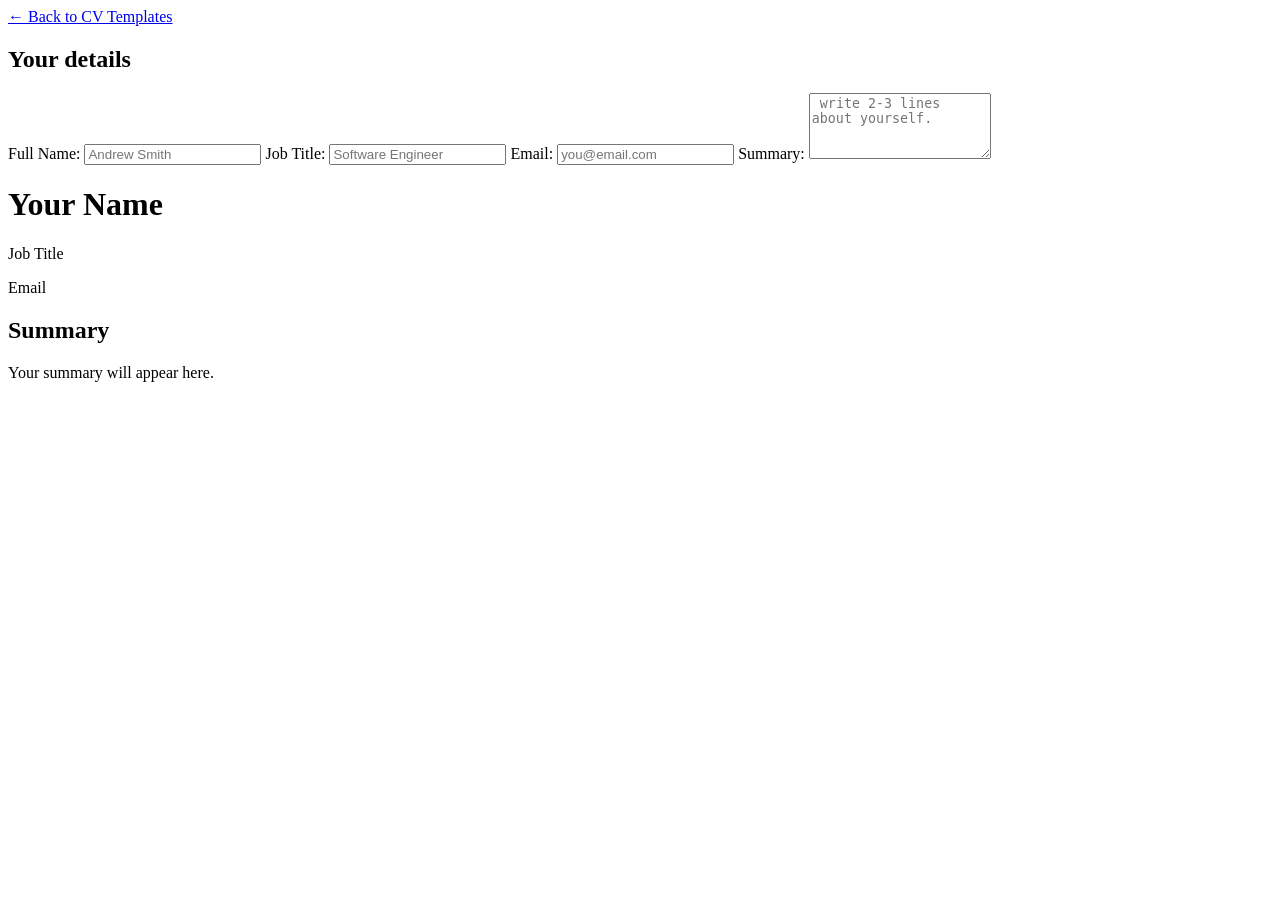
==== builder.html @ a04c0e20 "Add files via upload" ====
<!DOCTYPE html>
<html lang="en">
<head>
    <meta charset="UTF-8">
    <meta name="viewport" content="width=device-width, initial-scale=1.0">
    <title>CV Builder</title>
    <link rel="stylesheet" href="builder.css">
</head>
<body>
    <a href="index.html" class="back-button">← Back to CV Templates</a>
  
    <div class="builder">

        <div class="form-panel">
            <h2>Your details</h2>

            <label for="in-name">Full Name:</label>
            <input type="text" id="in-name" placeholder="Andrew Smith" required>
            
            <label for="in-title">Job Title:</label>
            <input type="text" id="in-title" placeholder="Software Engineer" required>

            <label for="in-contact-info">Email:</label>
            <input type="text" id="in-contact-info" placeholder="you@email.com" required>

            <label for="in-summary">Summary:</label>
            <textarea id="in-summary" rows="4" placeholder=" write 2-3 lines about yourself." required></textarea>
        </div>

        <main class="preview-panel" id="preview">
            <header class="pv-header">
                <h1 id="out-name">Your Name</h1>
                <p id="out-title" class="job">Job Title</p>
                <p id="out-contact-info" class="Email">Email</p>
            </header>

            <h2>Summary</h2>
            <p id="out-summary">Your summary will appear here.</p>
        </main>
    </div>
    <script src="builder.js"></script>
</body>
</html>
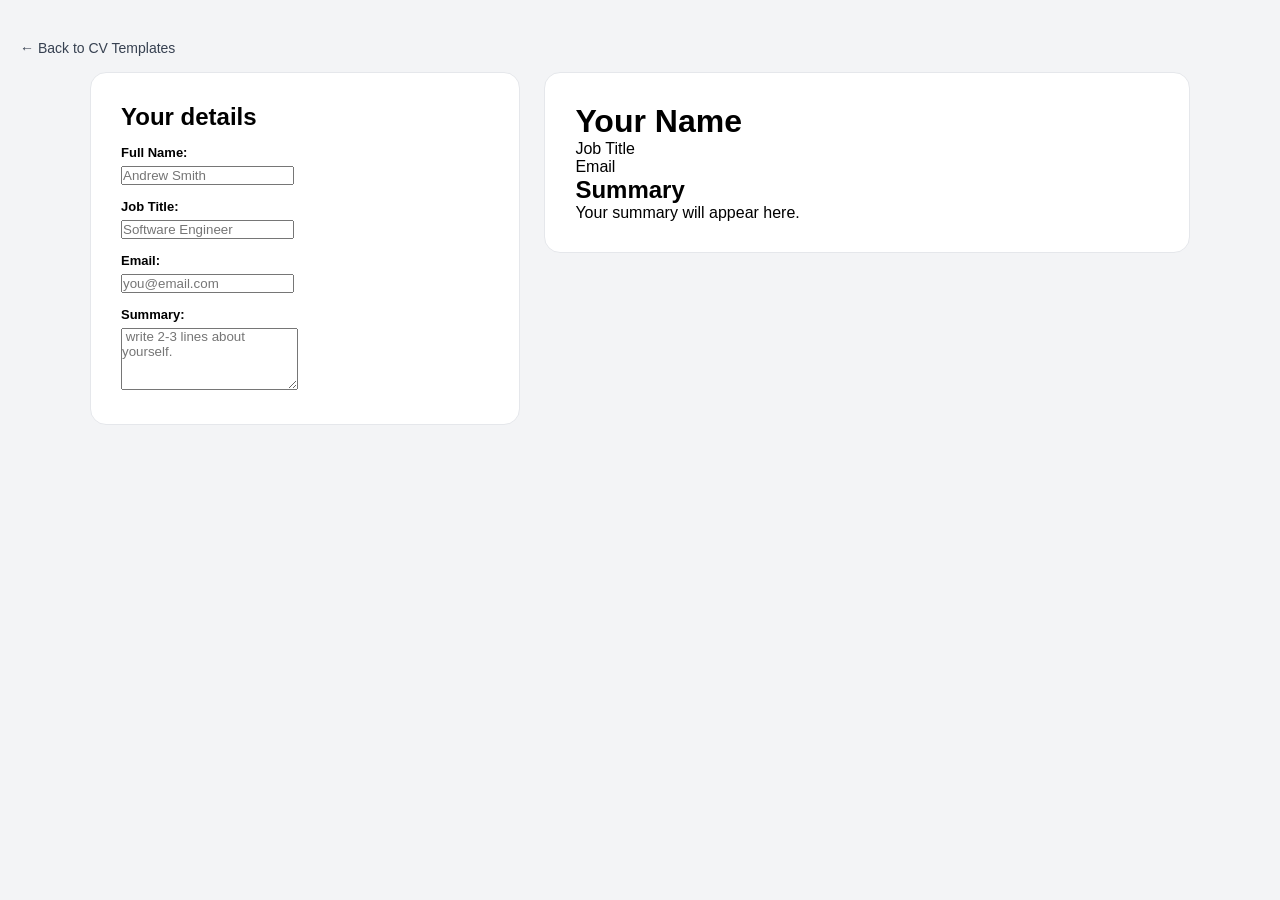
==== commit 8f9e3521: "Fix back button class name in builder.html" ====
--- a/builder.html
+++ b/builder.html
@@ -7,7 +7,7 @@
     <link rel="stylesheet" href="builder.css">
 </head>
 <body>
-    <a href="index.html" class="back-button">← Back to CV Templates</a>
+    <a href="index.html" class="back-link">← Back to CV Templates</a>
   
     <div class="builder">
 
@@ -40,4 +40,4 @@
     </div>
     <script src="builder.js"></script>
 </body>
-</html>+</html>
--- a/builder.css
+++ b/builder.css
@@ -0,0 +1,47 @@
+* { margin: 0;
+    padding: 0;
+    box-sizing: border-box; 
+    font-family: 'Segoe UI', Arial, sans-serif; 
+}
+
+body {
+    background: #f3f4f6;
+    padding: 40px 20px;
+}
+
+.back-link {
+    display: block;
+    max-width: 1100px;
+    margin: 0 auto 16px;
+    color: #374151;
+    text-decoration: none;
+    font-size: 14px;
+    transform: translate(-70px , 0px);
+}
+
+.builder {
+    display: grid;
+    grid-template-columns: 1fr 1.5fr;
+    gap: 24px;
+    max-width: 1100px;
+    margin: 0 auto;
+    align-items: start;
+}
+
+.form-panel, .preview-panel {
+    background: #ffffff;
+    padding: 30px;
+    border-radius: 16px;
+    border: 1px solid #e5e7eb;
+}
+
+.form-panel h2 {
+    margin-bottom: 10px;
+}
+
+label {
+    display: block;
+    margin: 14px 0 6px;
+    font-size: 13px;
+    font-weight: 600;
+}
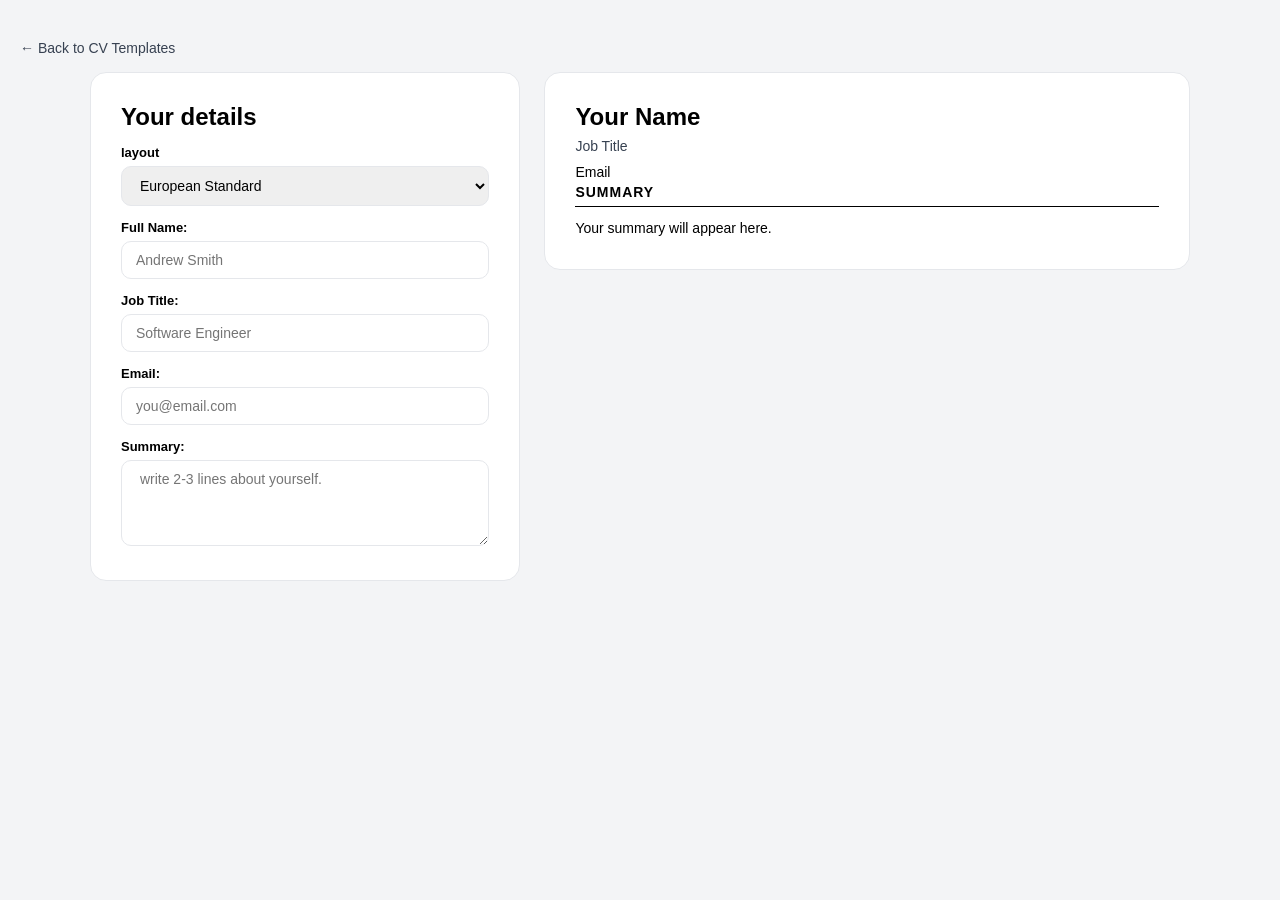
==== commit 911bf5b1: "Add layout selection to CV builder form Added a layout selection dropdown to the form." ====
--- a/builder.html
+++ b/builder.html
@@ -13,6 +13,13 @@
 
         <div class="form-panel">
             <h2>Your details</h2>
+
+            <label for="layout-select">layout</label>
+            <select id="layout-select">
+                <option value="eu">European Standard</option>
+                <option value="gulf">Gulf Corporate Layout</option>
+                <option value="dev">Tech/Dev Minimalist</option>
+            </select>
 
             <label for="in-name">Full Name:</label>
             <input type="text" id="in-name" placeholder="Andrew Smith" required>
--- a/builder.css
+++ b/builder.css
@@ -45,3 +45,57 @@
     font-size: 13px;
     font-weight: 600;
 }
+
+input, select, textarea {
+    width: 100%;
+    padding: 10px 14px;
+    border: 1px solid #e5e7eb;
+    border-radius: 10px;
+    font-size: 14px;
+}
+
+.preview-panel h1 {
+    font-size: 24px;
+    margin-bottom: 4px;
+}
+
+.job {
+    font-size: 16px;
+    color: #374151;
+    margin-bottom: 4px;
+}
+
+.contact {
+    font-size: 13px;
+    color: #6b7280;
+    margin-bottom: 24px;
+}
+
+.preview-panel h2 {
+    font-size: 14px;
+    text-transform: uppercase;
+    letter-spacing: 1px;
+    border-bottom: 1px solid #000;
+    padding-bottom: 6px;
+    margin-bottom: 10px;
+}
+
+.preview-panel h2 {
+    font-size: 14px;
+    text-transform: uppercase;
+    letter-spacing: 1px;
+    border-bottom: 1px solid #000;
+    padding-bottom: 6px;
+    margin-bottom: 10px;
+}
+
+.preview-panel p {
+    font-size: 14px;
+    line-height: 1.6;
+}
+
+@media (max-width: 800px) {
+    .builder {
+        grid-template-columns: 1fr;
+    }
+}
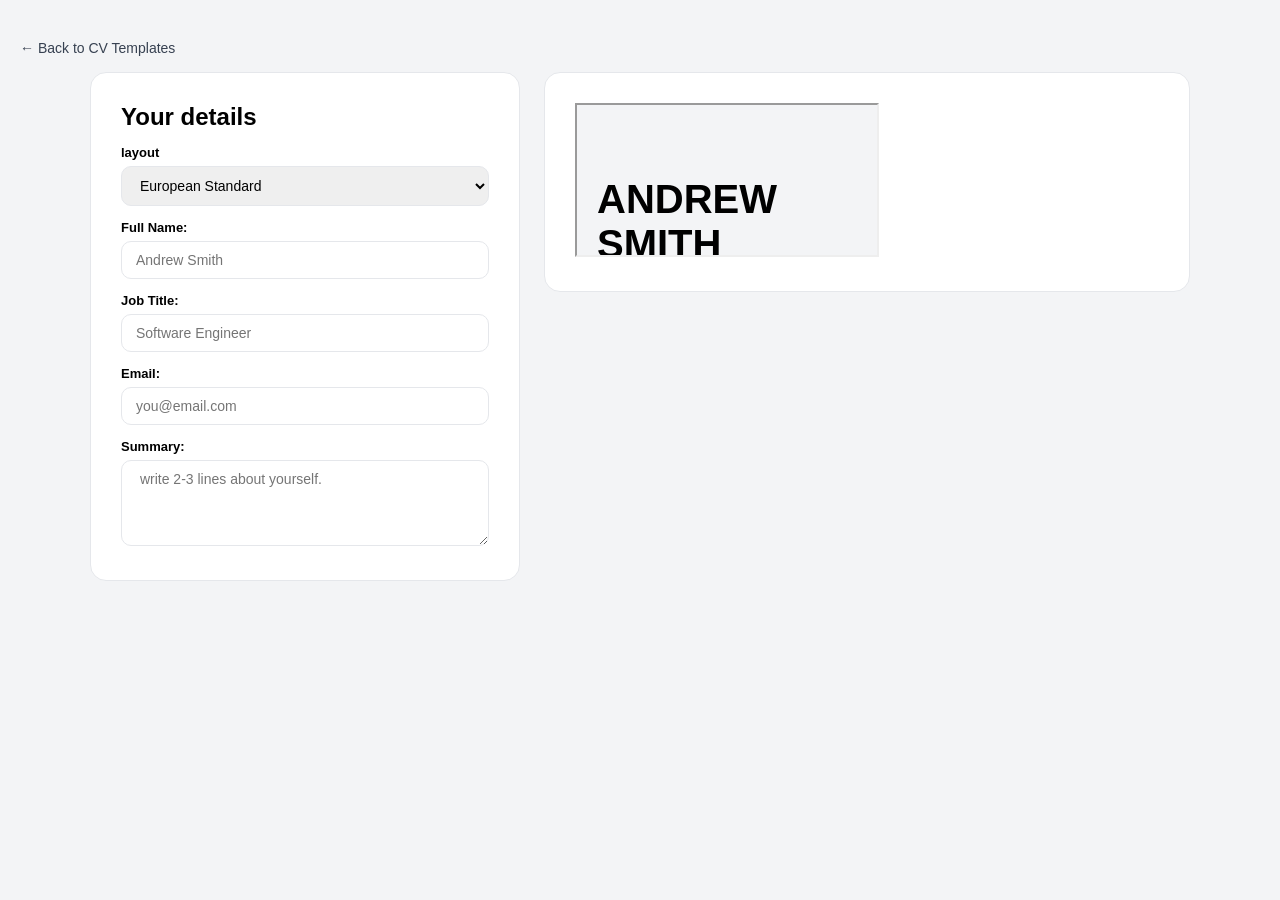
==== commit 9e88fac2: "Integrate CV preview iframe in builder.html Added an iframe for CV preview in the builder." ====
--- a/builder.html
+++ b/builder.html
@@ -16,7 +16,7 @@
 
             <label for="layout-select">layout</label>
             <select id="layout-select">
-                <option value="eu">European Standard</option>
+                <option value="european">European Standard</option>
                 <option value="gulf">Gulf Corporate Layout</option>
                 <option value="dev">Tech/Dev Minimalist</option>
             </select>
@@ -34,16 +34,9 @@
             <textarea id="in-summary" rows="4" placeholder=" write 2-3 lines about yourself." required></textarea>
         </div>
 
-        <main class="preview-panel" id="preview">
-            <header class="pv-header">
-                <h1 id="out-name">Your Name</h1>
-                <p id="out-title" class="job">Job Title</p>
-                <p id="out-contact-info" class="Email">Email</p>
-            </header>
-
-            <h2>Summary</h2>
-            <p id="out-summary">Your summary will appear here.</p>
-        </main>
+        <div class="preview-panel" id="preview">
+            <iframe id="cv-frame" src="cv-dev.html" title="CV preview"></iframe>
+        </div>
     </div>
     <script src="builder.js"></script>
 </body>
--- a/builder.css
+++ b/builder.css
@@ -99,3 +99,33 @@
         grid-template-columns: 1fr;
     }
 }
+
+/* european: quieter headings */
+.layout-european h2 {
+    color: #6b7280;
+    letter-spacing: 2px;
+    border-bottom: 1px solid #d1d5db;
+}
+
+/* GULf: dark band on top, bar beside headings */
+.layout-gulf .pv-header {
+    background: #111827;
+    margin: -30px -30px 24px;
+    padding: 30px;
+    border-radius: 16px 16px 0 0;
+}
+
+.layout-gulf .pv-header h1 .layout-gulf .pv-header .job {
+    color: #ffffff;
+}
+
+.layout-gulf .pv-header .contact {
+    color: #9ca3af;
+    margin-bottom: 0;
+}
+
+.layout-gulf h2 {
+    border-bottom: none;
+    border-left: 4px solid #111827;
+    padding-left: 10px;
+}
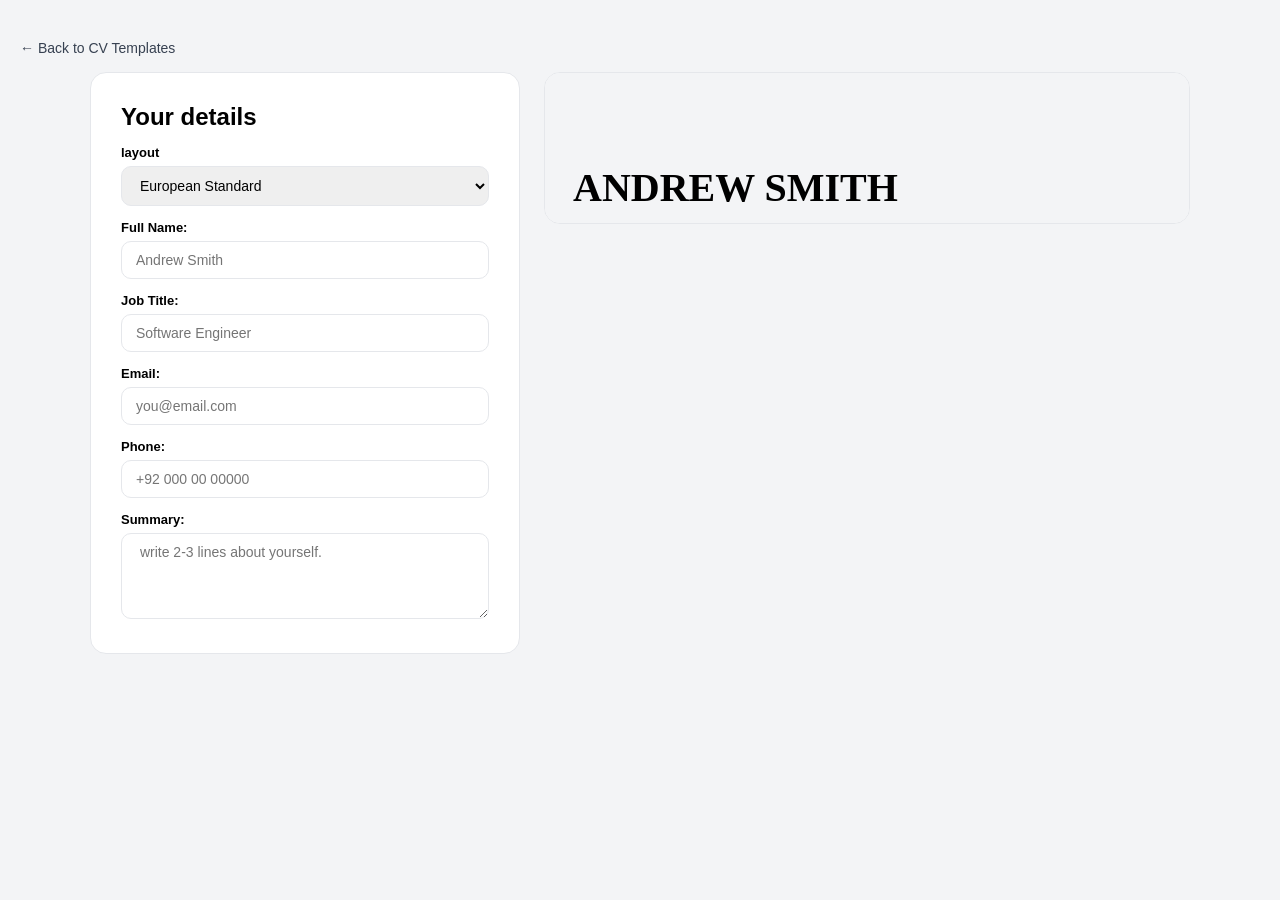
==== commit 8caa3eab: "Modify input fields in builder.html Updated input fields for email and phone in the CV builder." ====
--- a/builder.html
+++ b/builder.html
@@ -27,8 +27,11 @@
             <label for="in-title">Job Title:</label>
             <input type="text" id="in-title" placeholder="Software Engineer" required>
 
-            <label for="in-contact-info">Email:</label>
-            <input type="text" id="in-contact-info" placeholder="you@email.com" required>
+            <label for="in-email">Email:</label>
+            <input type="text" id="in-email" placeholder="you@email.com" required>
+
+            <label for="in-phone">Phone:</label>
+            <input type="text" id="in-phone" placeholder="+92 000 00 00000">
 
             <label for="in-summary">Summary:</label>
             <textarea id="in-summary" rows="4" placeholder=" write 2-3 lines about yourself." required></textarea>
--- a/builder.css
+++ b/builder.css
@@ -100,32 +100,14 @@
     }
 }
 
-/* european: quieter headings */
-.layout-european h2 {
-    color: #6b7280;
-    letter-spacing: 2px;
-    border-bottom: 1px solid #d1d5db;
+.preview-panel {
+    padding: 0;
+    overflow: hidden;
 }
 
-/* GULf: dark band on top, bar beside headings */
-.layout-gulf .pv-header {
-    background: #111827;
-    margin: -30px -30px 24px;
-    padding: 30px;
-    border-radius: 16px 16px 0 0;
+#cv-frame {
+    display: block;
+    width: 100%;
+    height: 1100%;
+    border: none;
 }
-
-.layout-gulf .pv-header h1 .layout-gulf .pv-header .job {
-    color: #ffffff;
-}
-
-.layout-gulf .pv-header .contact {
-    color: #9ca3af;
-    margin-bottom: 0;
-}
-
-.layout-gulf h2 {
-    border-bottom: none;
-    border-left: 4px solid #111827;
-    padding-left: 10px;
-}
